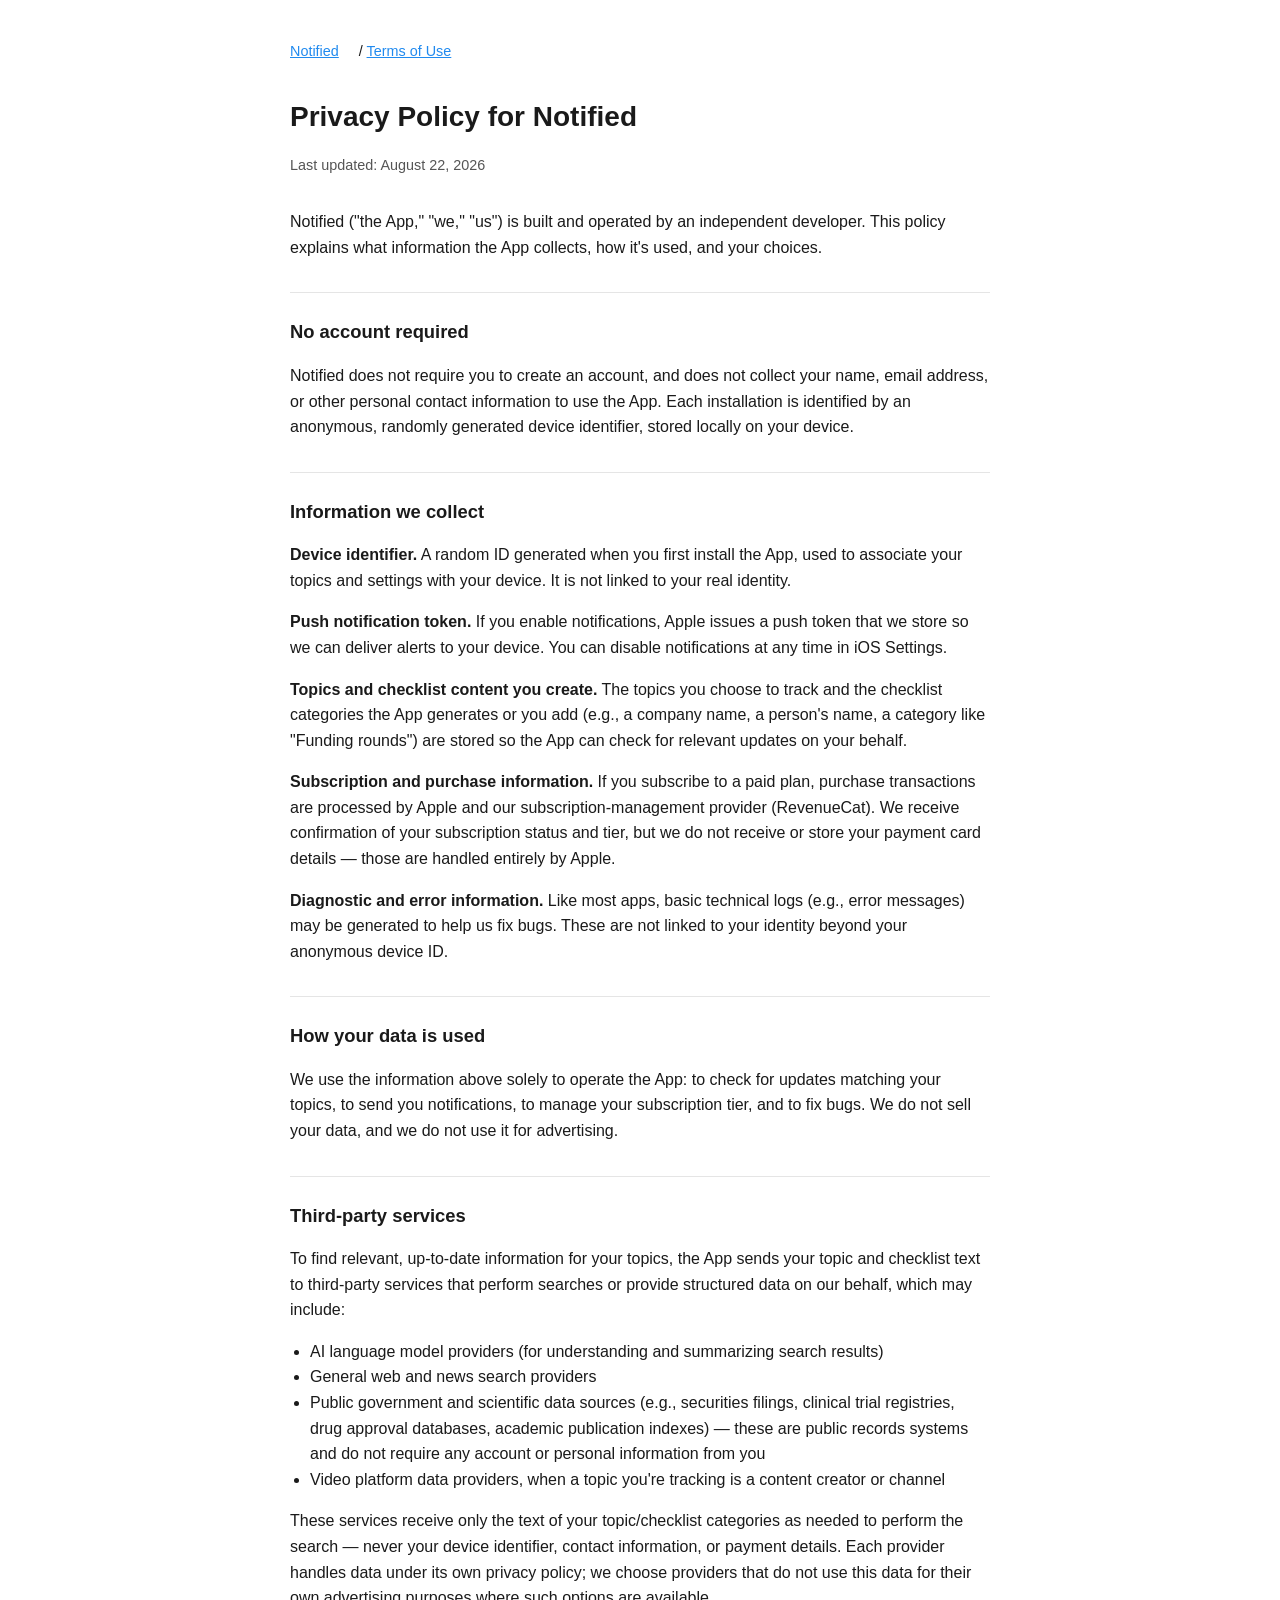
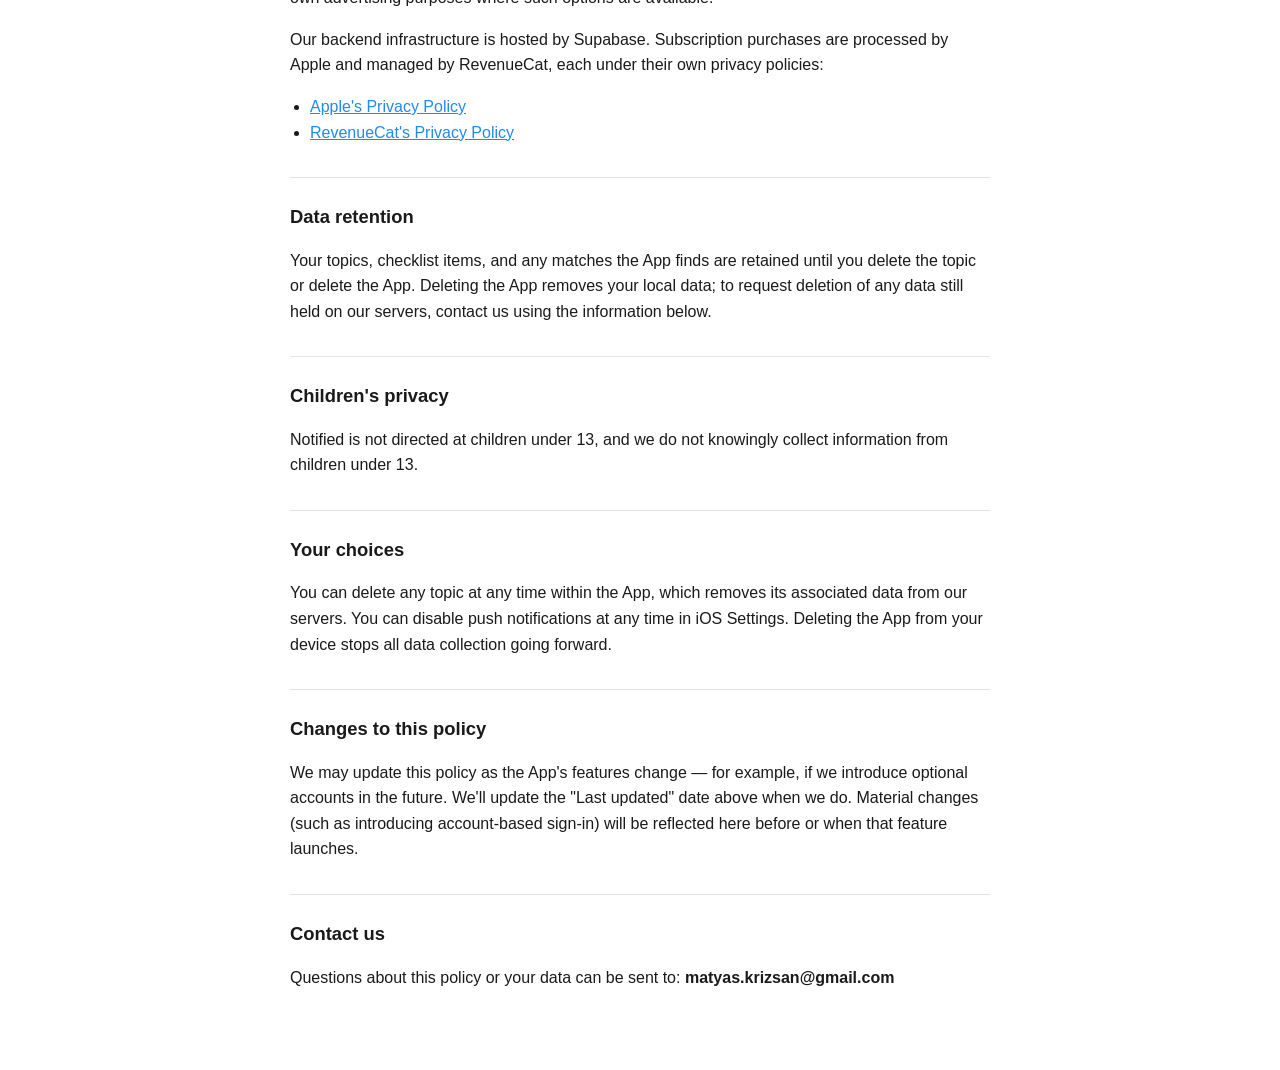
==== privacy.html @ 34e54c0a "Add privacy policy and terms of use" ====
<!doctype html>
<html lang="en">
<head>
<meta charset="utf-8">
<meta name="viewport" content="width=device-width, initial-scale=1">
<title>Privacy Policy — Notified</title>
<link rel="stylesheet" href="style.css">
</head>
<body>
<nav><a href="index.html">Notified</a> / <a href="terms.html">Terms of Use</a></nav>

<h1>Privacy Policy for Notified</h1>
<p class="updated">Last updated: August 22, 2026</p>

<p>Notified ("the App," "we," "us") is built and operated by an independent developer. This policy explains what information the App collects, how it's used, and your choices.</p>

<h2>No account required</h2>
<p>Notified does not require you to create an account, and does not collect your name, email address, or other personal contact information to use the App. Each installation is identified by an anonymous, randomly generated device identifier, stored locally on your device.</p>

<h2>Information we collect</h2>
<p><strong>Device identifier.</strong> A random ID generated when you first install the App, used to associate your topics and settings with your device. It is not linked to your real identity.</p>
<p><strong>Push notification token.</strong> If you enable notifications, Apple issues a push token that we store so we can deliver alerts to your device. You can disable notifications at any time in iOS Settings.</p>
<p><strong>Topics and checklist content you create.</strong> The topics you choose to track and the checklist categories the App generates or you add (e.g., a company name, a person's name, a category like "Funding rounds") are stored so the App can check for relevant updates on your behalf.</p>
<p><strong>Subscription and purchase information.</strong> If you subscribe to a paid plan, purchase transactions are processed by Apple and our subscription-management provider (RevenueCat). We receive confirmation of your subscription status and tier, but we do not receive or store your payment card details — those are handled entirely by Apple.</p>
<p><strong>Diagnostic and error information.</strong> Like most apps, basic technical logs (e.g., error messages) may be generated to help us fix bugs. These are not linked to your identity beyond your anonymous device ID.</p>

<h2>How your data is used</h2>
<p>We use the information above solely to operate the App: to check for updates matching your topics, to send you notifications, to manage your subscription tier, and to fix bugs. We do not sell your data, and we do not use it for advertising.</p>

<h2>Third-party services</h2>
<p>To find relevant, up-to-date information for your topics, the App sends your topic and checklist text to third-party services that perform searches or provide structured data on our behalf, which may include:</p>
<ul>
<li>AI language model providers (for understanding and summarizing search results)</li>
<li>General web and news search providers</li>
<li>Public government and scientific data sources (e.g., securities filings, clinical trial registries, drug approval databases, academic publication indexes) — these are public records systems and do not require any account or personal information from you</li>
<li>Video platform data providers, when a topic you're tracking is a content creator or channel</li>
</ul>
<p>These services receive only the text of your topic/checklist categories as needed to perform the search — never your device identifier, contact information, or payment details. Each provider handles data under its own privacy policy; we choose providers that do not use this data for their own advertising purposes where such options are available.</p>
<p>Our backend infrastructure is hosted by Supabase. Subscription purchases are processed by Apple and managed by RevenueCat, each under their own privacy policies:</p>
<ul>
<li><a href="https://www.apple.com/legal/privacy/">Apple's Privacy Policy</a></li>
<li><a href="https://www.revenuecat.com/privacy">RevenueCat's Privacy Policy</a></li>
</ul>

<h2>Data retention</h2>
<p>Your topics, checklist items, and any matches the App finds are retained until you delete the topic or delete the App. Deleting the App removes your local data; to request deletion of any data still held on our servers, contact us using the information below.</p>

<h2>Children's privacy</h2>
<p>Notified is not directed at children under 13, and we do not knowingly collect information from children under 13.</p>

<h2>Your choices</h2>
<p>You can delete any topic at any time within the App, which removes its associated data from our servers. You can disable push notifications at any time in iOS Settings. Deleting the App from your device stops all data collection going forward.</p>

<h2>Changes to this policy</h2>
<p>We may update this policy as the App's features change — for example, if we introduce optional accounts in the future. We'll update the "Last updated" date above when we do. Material changes (such as introducing account-based sign-in) will be reflected here before or when that feature launches.</p>

<h2>Contact us</h2>
<p>Questions about this policy or your data can be sent to: <strong>matyas.krizsan@gmail.com</strong></p>

</body>
</html>
---- style.css ----
:root {
  color-scheme: light dark;
  --bg: #ffffff;
  --text: #1a1a1a;
  --text-secondary: #555555;
  --link: #208AEF;
  --border: #e5e5e5;
}

@media (prefers-color-scheme: dark) {
  :root {
    --bg: #0d0d0d;
    --text: #f0f0f0;
    --text-secondary: #a0a0a0;
    --link: #5AB2FF;
    --border: #2a2a2a;
  }
}

body {
  background: var(--bg);
  color: var(--text);
  font-family: -apple-system, BlinkMacSystemFont, "Segoe UI", Roboto, sans-serif;
  line-height: 1.6;
  max-width: 700px;
  margin: 0 auto;
  padding: 2.5rem 1.5rem 4rem;
}

h1 {
  font-size: 1.75rem;
  margin-bottom: 0.25rem;
}

h2 {
  font-size: 1.15rem;
  margin-top: 2rem;
  border-top: 1px solid var(--border);
  padding-top: 1.5rem;
}

.updated {
  color: var(--text-secondary);
  font-size: 0.9rem;
  margin-bottom: 2rem;
}

a {
  color: var(--link);
}

nav {
  margin-bottom: 2rem;
  font-size: 0.9rem;
}

nav a {
  margin-right: 1rem;
}

ul {
  padding-left: 1.25rem;
}
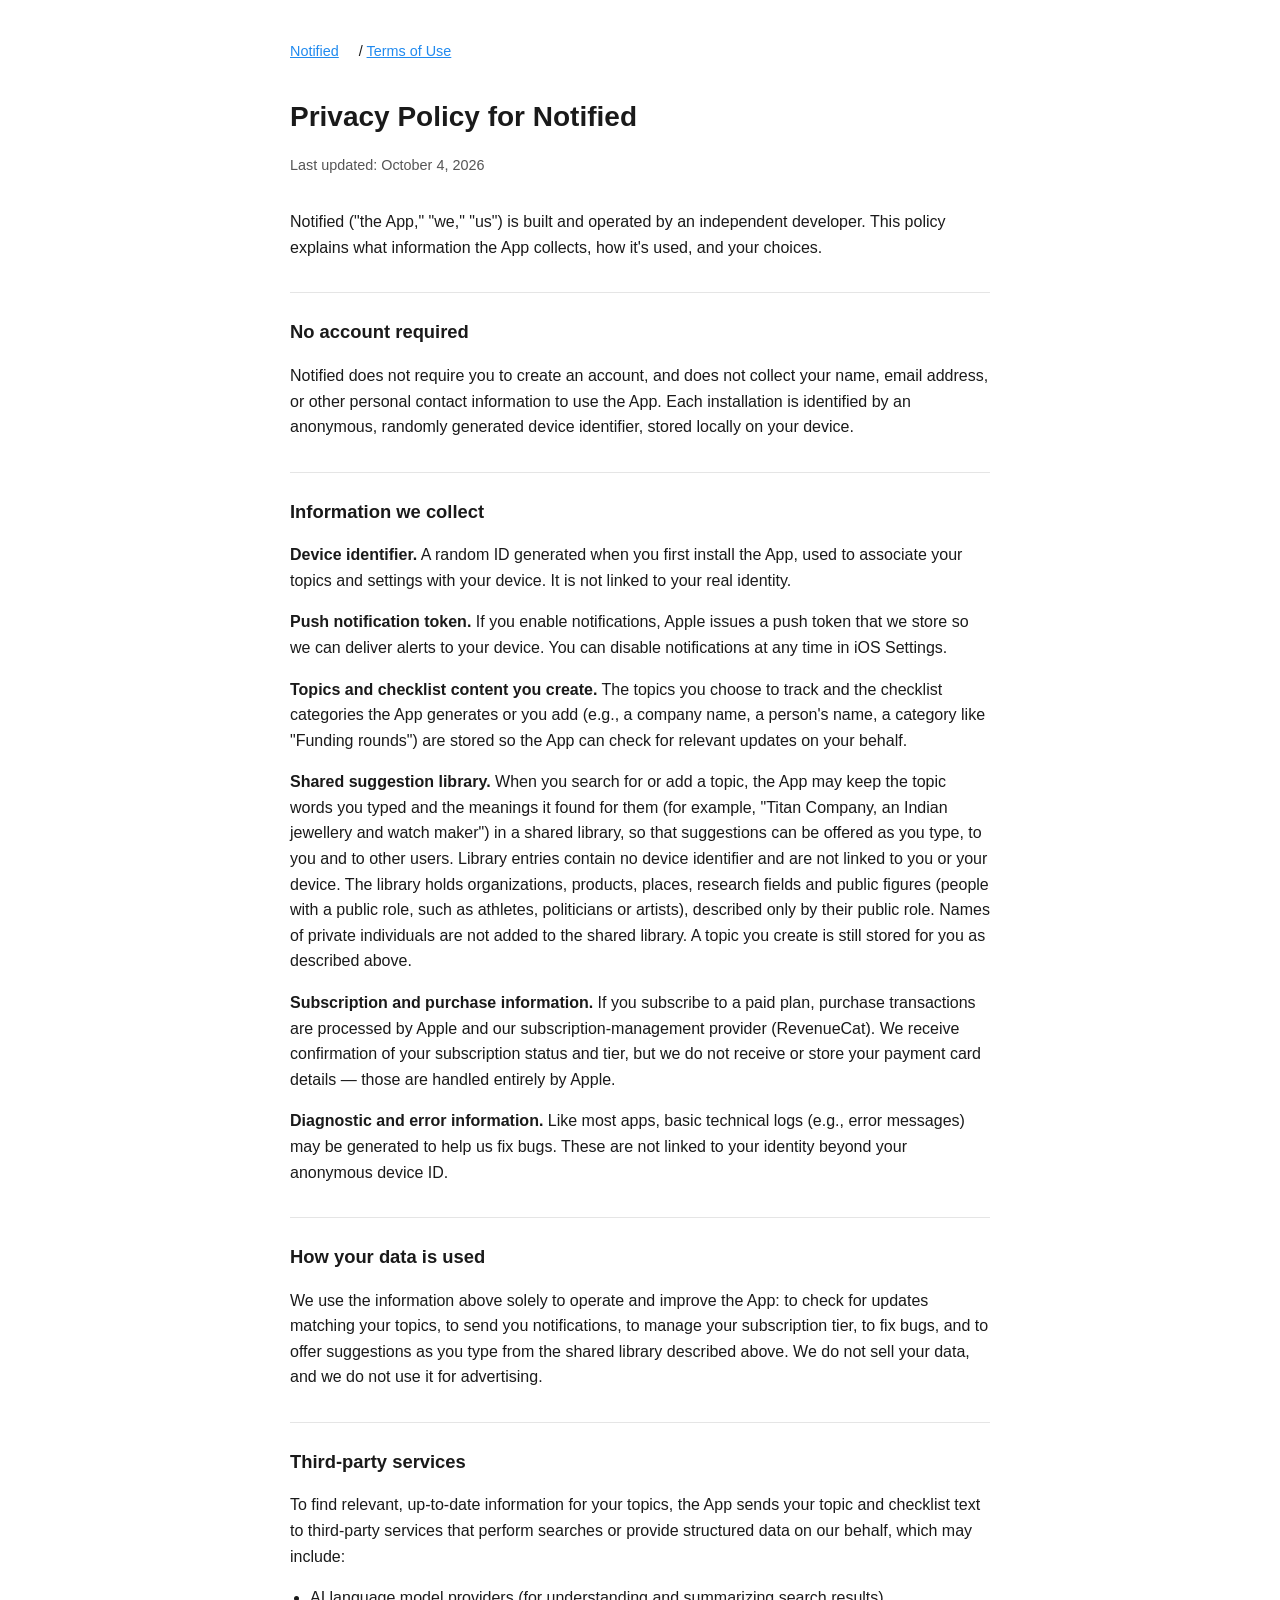
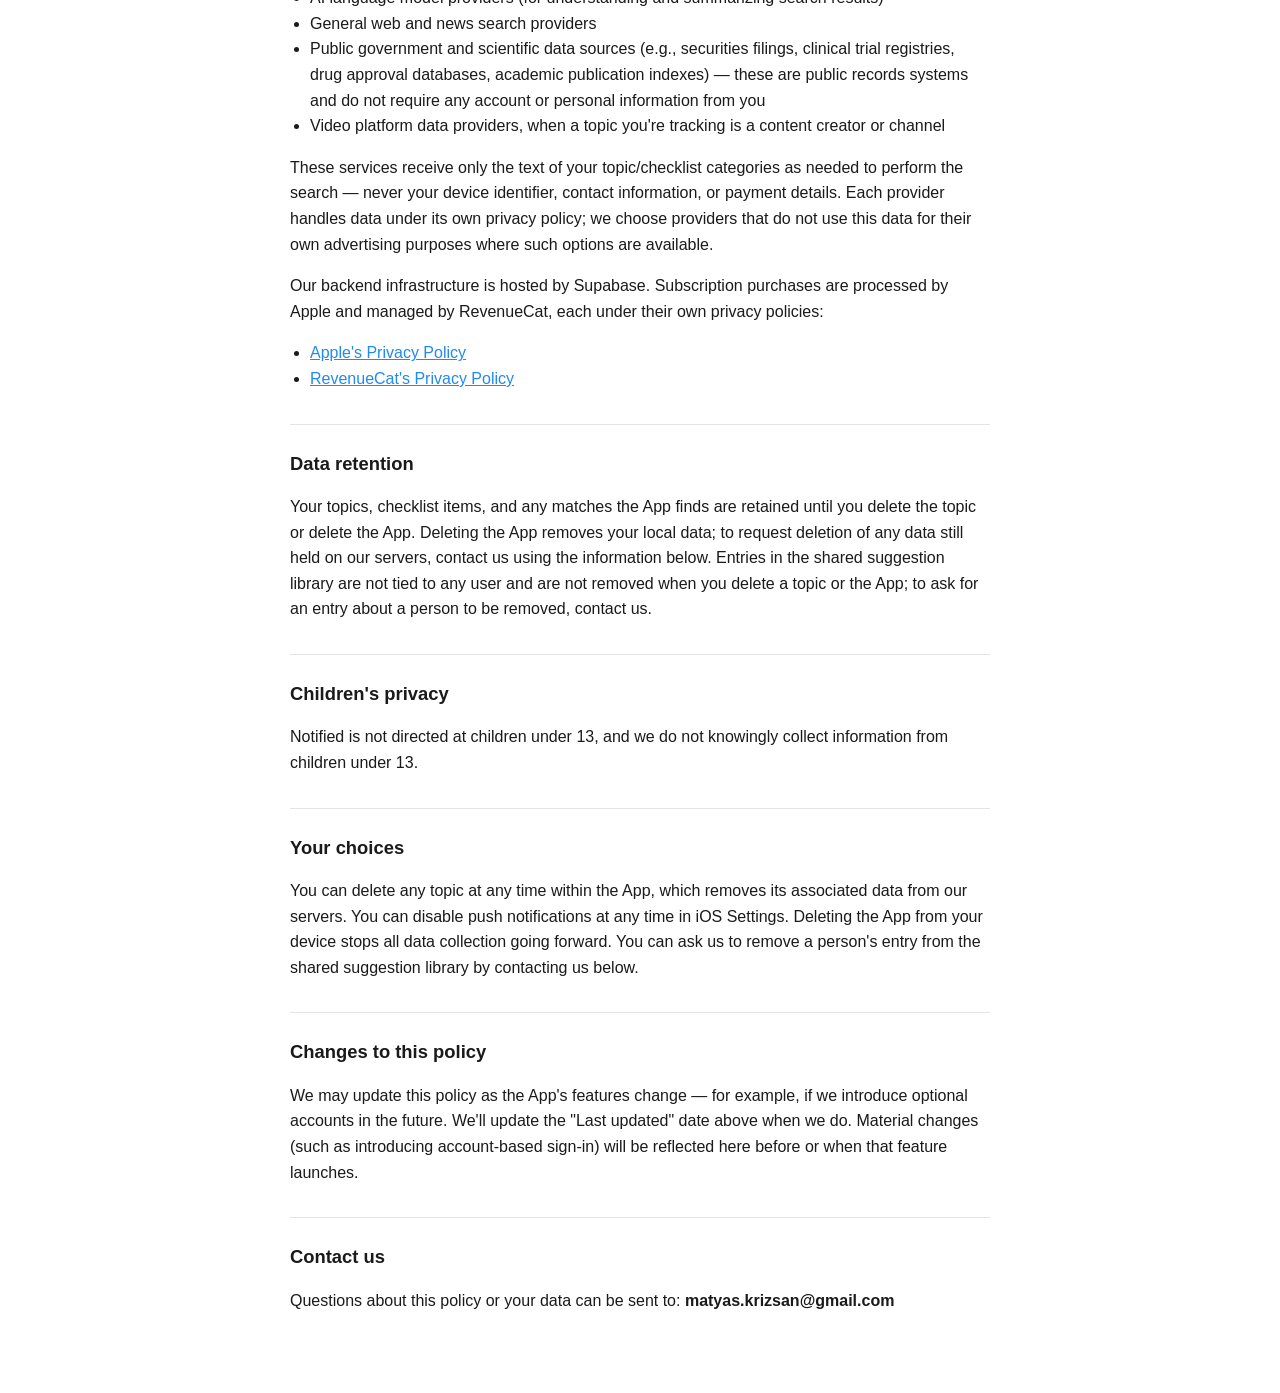
==== commit 84d00bdc: "Privacy policy: shared suggestion library, public figures only, retention and removal requests Co-Au" ====
--- a/privacy.html
+++ b/privacy.html
@@ -10,7 +10,7 @@
 <nav><a href="index.html">Notified</a> / <a href="terms.html">Terms of Use</a></nav>
 
 <h1>Privacy Policy for Notified</h1>
-<p class="updated">Last updated: August 22, 2026</p>
+<p class="updated">Last updated: October 4, 2026</p>
 
 <p>Notified ("the App," "we," "us") is built and operated by an independent developer. This policy explains what information the App collects, how it's used, and your choices.</p>
 
@@ -21,11 +21,12 @@
 <p><strong>Device identifier.</strong> A random ID generated when you first install the App, used to associate your topics and settings with your device. It is not linked to your real identity.</p>
 <p><strong>Push notification token.</strong> If you enable notifications, Apple issues a push token that we store so we can deliver alerts to your device. You can disable notifications at any time in iOS Settings.</p>
 <p><strong>Topics and checklist content you create.</strong> The topics you choose to track and the checklist categories the App generates or you add (e.g., a company name, a person's name, a category like "Funding rounds") are stored so the App can check for relevant updates on your behalf.</p>
+<p><strong>Shared suggestion library.</strong> When you search for or add a topic, the App may keep the topic words you typed and the meanings it found for them (for example, "Titan Company, an Indian jewellery and watch maker") in a shared library, so that suggestions can be offered as you type, to you and to other users. Library entries contain no device identifier and are not linked to you or your device. The library holds organizations, products, places, research fields and public figures (people with a public role, such as athletes, politicians or artists), described only by their public role. Names of private individuals are not added to the shared library. A topic you create is still stored for you as described above.</p>
 <p><strong>Subscription and purchase information.</strong> If you subscribe to a paid plan, purchase transactions are processed by Apple and our subscription-management provider (RevenueCat). We receive confirmation of your subscription status and tier, but we do not receive or store your payment card details — those are handled entirely by Apple.</p>
 <p><strong>Diagnostic and error information.</strong> Like most apps, basic technical logs (e.g., error messages) may be generated to help us fix bugs. These are not linked to your identity beyond your anonymous device ID.</p>
 
 <h2>How your data is used</h2>
-<p>We use the information above solely to operate the App: to check for updates matching your topics, to send you notifications, to manage your subscription tier, and to fix bugs. We do not sell your data, and we do not use it for advertising.</p>
+<p>We use the information above solely to operate and improve the App: to check for updates matching your topics, to send you notifications, to manage your subscription tier, to fix bugs, and to offer suggestions as you type from the shared library described above. We do not sell your data, and we do not use it for advertising.</p>
 
 <h2>Third-party services</h2>
 <p>To find relevant, up-to-date information for your topics, the App sends your topic and checklist text to third-party services that perform searches or provide structured data on our behalf, which may include:</p>
@@ -43,13 +44,13 @@
 </ul>
 
 <h2>Data retention</h2>
-<p>Your topics, checklist items, and any matches the App finds are retained until you delete the topic or delete the App. Deleting the App removes your local data; to request deletion of any data still held on our servers, contact us using the information below.</p>
+<p>Your topics, checklist items, and any matches the App finds are retained until you delete the topic or delete the App. Deleting the App removes your local data; to request deletion of any data still held on our servers, contact us using the information below. Entries in the shared suggestion library are not tied to any user and are not removed when you delete a topic or the App; to ask for an entry about a person to be removed, contact us.</p>
 
 <h2>Children's privacy</h2>
 <p>Notified is not directed at children under 13, and we do not knowingly collect information from children under 13.</p>
 
 <h2>Your choices</h2>
-<p>You can delete any topic at any time within the App, which removes its associated data from our servers. You can disable push notifications at any time in iOS Settings. Deleting the App from your device stops all data collection going forward.</p>
+<p>You can delete any topic at any time within the App, which removes its associated data from our servers. You can disable push notifications at any time in iOS Settings. Deleting the App from your device stops all data collection going forward. You can ask us to remove a person's entry from the shared suggestion library by contacting us below.</p>
 
 <h2>Changes to this policy</h2>
 <p>We may update this policy as the App's features change — for example, if we introduce optional accounts in the future. We'll update the "Last updated" date above when we do. Material changes (such as introducing account-based sign-in) will be reflected here before or when that feature launches.</p>
